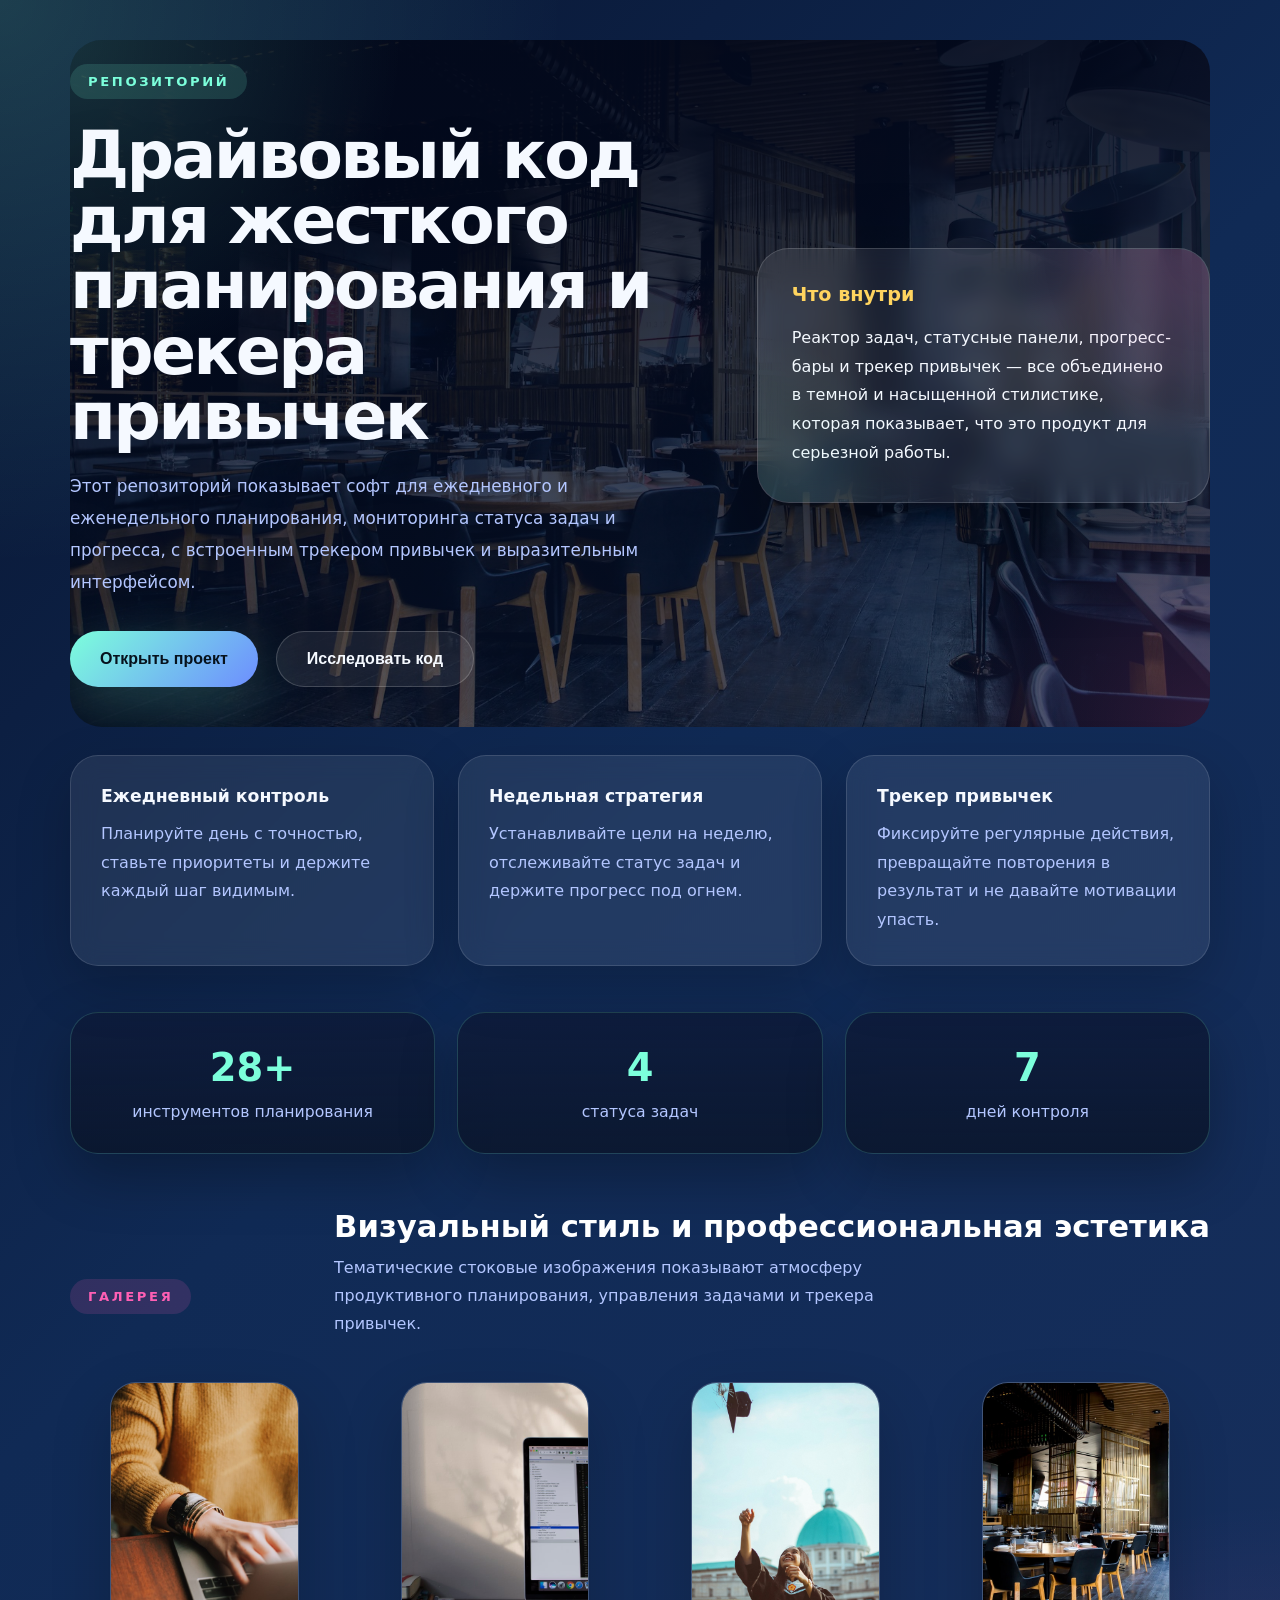
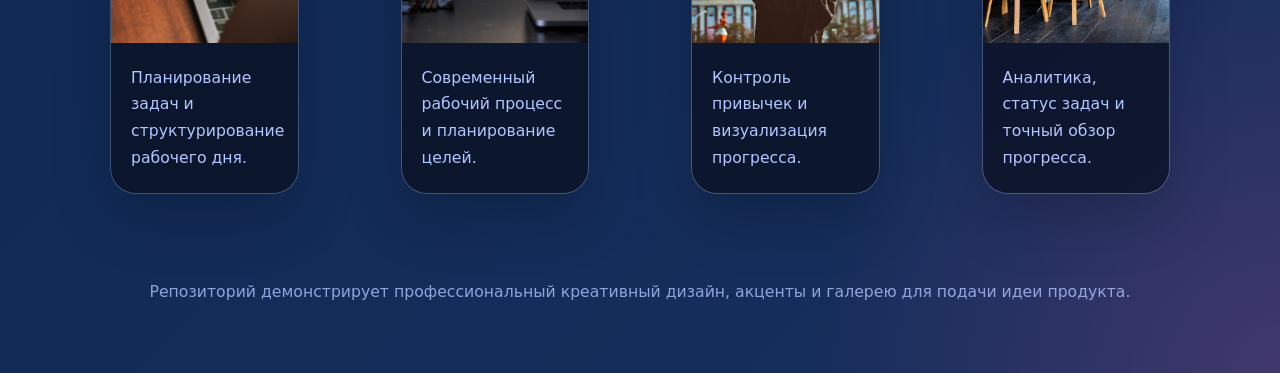
==== index.html @ 98cce84f "simple landing" ====
<!doctype html>
<html lang="ru">
  <head>
    <meta charset="UTF-8" />
    <meta name="viewport" content="width=device-width, initial-scale=1.0" />
    <title>Планировщик задач и трекер привычек</title>
    <link rel="stylesheet" href="styles.css" />
  </head>
  <body>
    <div class="page">
      <header>
        <div>
          <div class="eyebrow">Репозиторий</div>
          <h1 class="hero-title">
            Драйвовый код для жесткого планирования и трекера привычек
          </h1>
          <p class="hero-text">
            Этот репозиторий показывает софт для ежедневного и еженедельного
            планирования, мониторинга статуса задач и прогресса, с встроенным
            трекером привычек и выразительным интерфейсом.
          </p>
          <div class="hero-actions">
            <button class="button-primary">Открыть проект</button>
            <button
              class="button-secondary"
              onclick="
                window.open('https://github.com/fbitcpc/test-pages', '_blank')
              "
            >
              Исследовать код
            </button>
          </div>
        </div>

        <div class="hero-card">
          <h2>Что внутри</h2>
          <p>
            Реактор задач, статусные панели, прогресс-бары и трекер привычек —
            все объединено в темной и насыщенной стилистике, которая показывает,
            что это продукт для серьезной работы.
          </p>
        </div>
      </header>

      <section class="features">
        <div class="feature-card">
          <h3>Ежедневный контроль</h3>
          <p>
            Планируйте день с точностью, ставьте приоритеты и держите каждый шаг
            видимым.
          </p>
        </div>

        <div class="feature-card">
          <h3>Недельная стратегия</h3>
          <p>
            Устанавливайте цели на неделю, отслеживайте статус задач и держите
            прогресс под огнем.
          </p>
        </div>

        <div class="feature-card">
          <h3>Трекер привычек</h3>
          <p>
            Фиксируйте регулярные действия, превращайте повторения в результат и
            не давайте мотивации упасть.
          </p>
        </div>
      </section>

      <section class="metrics">
        <div class="metric">
          <strong>28+</strong>
          <span>инструментов планирования</span>
        </div>
        <div class="metric">
          <strong>4</strong>
          <span>статуса задач</span>
        </div>
        <div class="metric">
          <strong>7</strong>
          <span>дней контроля</span>
        </div>
      </section>

      <section class="gallery">
        <div class="gallery-header">
          <div class="eyebrow accent">Галерея</div>
          <div>
            <h2>Визуальный стиль и профессиональная эстетика</h2>
            <p>
              Тематические стоковые изображения показывают атмосферу
              продуктивного планирования, управления задачами и трекера
              привычек.
            </p>
          </div>
        </div>

        <div class="gallery-grid">
          <figure class="gallery-item">
            <img
              src="images/plan-desk.jpg"
              alt="Рабочее место с планированием"
            />
            <figcaption>
              Планирование задач и структурирование рабочего дня.
            </figcaption>
          </figure>
          <figure class="gallery-item">
            <img
              src="images/desk-overview.jpg"
              alt="Рабочий стол с ноутбуком и заметками"
            />
            <figcaption>
              Современный рабочий процесс и планирование целей.
            </figcaption>
          </figure>
          <figure class="gallery-item">
            <img
              src="images/calendar-notes.jpg"
              alt="Календарь и заметки по привычкам"
            />
            <figcaption>Контроль привычек и визуализация прогресса.</figcaption>
          </figure>
          <figure class="gallery-item">
            <img
              src="images/productivity-chart.jpg"
              alt="Данные о продуктивности и аналитика"
            />
            <figcaption>
              Аналитика, статус задач и точный обзор прогресса.
            </figcaption>
          </figure>
        </div>
      </section>

      <footer>
        Репозиторий демонстрирует профессиональный креативный дизайн, акценты и
        галерею для подачи идеи продукта.
      </footer>
    </div>
  </body>
</html>
---- styles.css ----
:root {
  --bg-dark: #051025;
  --bg-gradient: linear-gradient(135deg, #08142f 0%, #102a55 45%, #172f5d 100%);
  --surface: rgba(16, 42, 85, 0.92);
  --surface-soft: rgba(12, 25, 50, 0.7);
  --text: #f5f9ff;
  --muted: #b3c6ff;
  --accent: #7cffdb;
  --accent-strong: #ff5fb4;
  --accent-warning: #ffd45f;
  --border: rgba(255, 255, 255, 0.14);
  --shadow: 0 35px 90px rgba(0, 0, 0, 0.35);
}

* {
  box-sizing: border-box;
}

body {
  margin: 0;
  min-height: 100vh;
  font-family:
    Inter,
    system-ui,
    -apple-system,
    BlinkMacSystemFont,
    "Segoe UI",
    sans-serif;
  background:
    radial-gradient(
      circle at top left,
      rgba(124, 255, 219, 0.18),
      transparent 24%
    ),
    radial-gradient(
      circle at bottom right,
      rgba(255, 95, 180, 0.18),
      transparent 20%
    ),
    var(--bg-gradient);
  color: var(--text);
}

.page {
  width: min(1140px, calc(100% - 32px));
  margin: 0 auto;
  padding: 40px 0 72px;
}

header {
  position: relative;
  display: grid;
  grid-template-columns: 1.3fr 0.9fr;
  gap: 32px;
  align-items: center;
  padding: 24px 0 40px;
  border-radius: 32px;
  overflow: hidden;
  background:
    linear-gradient(180deg, rgba(3, 10, 30, 0.92), rgba(6, 18, 45, 0.7)),
    url("images/header-bg.jpg") center/cover no-repeat;
  animation: bgShift 30s ease-in-out infinite alternate;
}

header::before {
  content: "";
  position: absolute;
  inset: 0;
  background:
    radial-gradient(
      circle at top left,
      rgba(124, 255, 219, 0.16),
      transparent 25%
    ),
    radial-gradient(
      circle at bottom right,
      rgba(255, 95, 180, 0.16),
      transparent 20%
    );
  pointer-events: none;
}

header > div {
  position: relative;
  z-index: 1;
}

.eyebrow {
  display: inline-flex;
  align-items: center;
  gap: 10px;
  padding: 10px 18px;
  border-radius: 999px;
  background: rgba(124, 255, 219, 0.14);
  color: var(--accent);
  text-transform: uppercase;
  letter-spacing: 0.2em;
  font-size: 0.82rem;
  font-weight: 700;
  margin-bottom: 24px;
}

.hero-title {
  font-size: clamp(3rem, 5.2vw, 5.2rem);
  line-height: 0.98;
  margin: 0 0 22px;
  letter-spacing: -0.04em;
  text-shadow: 0 24px 50px rgba(0, 0, 0, 0.22);
}

.hero-text {
  max-width: 640px;
  font-size: 1.05rem;
  line-height: 1.9;
  color: var(--muted);
  margin: 0 0 32px;
}

.hero-actions {
  display: flex;
  flex-wrap: wrap;
  gap: 18px;
}

.button-primary,
.button-secondary {
  border: none;
  border-radius: 999px;
  padding: 18px 30px;
  font-size: 1rem;
  font-weight: 700;
  cursor: pointer;
  transition:
    transform 0.18s ease,
    box-shadow 0.18s ease,
    filter 0.18s ease;
}

.button-primary {
  background: linear-gradient(135deg, var(--accent), #6d8dff);
  color: #06121d;
  box-shadow: 0 20px 60px rgba(124, 255, 219, 0.22);
  animation: pulseGlow 4s ease-in-out infinite alternate;
}

.button-secondary {
  background: rgba(255, 255, 255, 0.08);
  color: var(--text);
  border: 1px solid rgba(255, 255, 255, 0.18);
}

.button-primary:hover,
.button-secondary:hover {
  transform: translateY(-2px);
  filter: brightness(1.05);
}

.hero-card {
  position: relative;
  overflow: hidden;
  background: rgba(255, 255, 255, 0.08);
  border: 1px solid rgba(255, 255, 255, 0.16);
  border-radius: 32px;
  padding: 34px;
  box-shadow: var(--shadow);
  backdrop-filter: blur(14px);
  transition:
    transform 0.3s ease,
    box-shadow 0.3s ease,
    border-color 0.3s ease;
}

.hero-card::before {
  content: "";
  position: absolute;
  inset: 0;
  background:
    radial-gradient(
      circle at top right,
      rgba(255, 95, 180, 0.16),
      transparent 38%
    ),
    radial-gradient(
      circle at bottom left,
      rgba(124, 255, 219, 0.12),
      transparent 32%
    );
  pointer-events: none;
}

.hero-card h2,
.feature-card h3,
.metric strong {
  position: relative;
  z-index: 1;
}

.hero-card h2 {
  margin: 0 0 18px;
  font-size: 1.2rem;
  color: var(--accent-warning);
}

.hero-card p {
  margin: 0;
  color: var(--text);
  line-height: 1.8;
}

.features {
  display: grid;
  grid-template-columns: repeat(3, minmax(0, 1fr));
  gap: 24px;
  margin-top: 28px;
}

.feature-card {
  background: rgba(255, 255, 255, 0.08);
  border: 1px solid rgba(255, 255, 255, 0.12);
  border-radius: 28px;
  padding: 30px;
  box-shadow: 0 20px 55px rgba(0, 0, 0, 0.2);
  backdrop-filter: blur(12px);
  transition:
    transform 0.3s ease,
    box-shadow 0.3s ease,
    border-color 0.3s ease;
}

.feature-card:hover {
  transform: translateY(-8px);
  border-color: rgba(124, 255, 219, 0.24);
}

.feature-card h3 {
  margin: 0 0 14px;
  font-size: 1.08rem;
  color: #f5f9ff;
}

.feature-card p {
  margin: 0;
  color: var(--muted);
  line-height: 1.8;
}

.metrics {
  margin-top: 46px;
  display: grid;
  grid-template-columns: repeat(3, minmax(0, 1fr));
  gap: 22px;
}

.metric {
  background: linear-gradient(
    180deg,
    rgba(14, 28, 60, 0.95),
    rgba(10, 20, 40, 0.8)
  );
  border: 1px solid rgba(124, 255, 219, 0.18);
  border-radius: 28px;
  padding: 32px;
  text-align: center;
  box-shadow: 0 22px 56px rgba(0, 0, 0, 0.28);
  transition:
    transform 0.3s ease,
    box-shadow 0.3s ease,
    border-color 0.3s ease;
}

.metric:hover {
  transform: translateY(-8px);
  border-color: rgba(124, 255, 219, 0.24);
}

.metric strong {
  display: block;
  font-size: 2.4rem;
  margin-bottom: 12px;
  color: var(--accent);
}

.metric span {
  color: var(--muted);
  font-size: 0.98rem;
}

.gallery {
  margin-top: 56px;
}

.gallery-header {
  display: flex;
  align-items: flex-end;
  justify-content: space-between;
  gap: 24px;
  margin-bottom: 28px;
}

.gallery-header div h2 {
  margin: 0;
  font-size: clamp(1.7rem, 2.4vw, 2.4rem);
  color: #fff;
  line-height: 1.1;
}

.gallery-header div p {
  margin: 10px 0 0;
  color: var(--muted);
  max-width: 620px;
  line-height: 1.75;
}

.eyebrow.accent {
  background: rgba(255, 95, 180, 0.14);
  color: var(--accent-strong);
}

.gallery-grid {
  display: grid;
  grid-template-columns: repeat(4, minmax(0, 1fr));
  gap: 22px;
}

.gallery-item {
  background: rgba(255, 255, 255, 0.08);
  border: 1px solid rgba(255, 255, 255, 0.12);
  border-radius: 26px;
  overflow: hidden;
  box-shadow: 0 24px 60px rgba(0, 0, 0, 0.2);
  transform: translateY(0);
  transition:
    transform 0.34s ease,
    box-shadow 0.34s ease;
}

.gallery-item:hover {
  transform: translateY(-10px);
  box-shadow: 0 32px 80px rgba(0, 0, 0, 0.28);
}

.gallery-item img {
  display: block;
  width: 100%;
  height: 260px;
  object-fit: cover;
}

.gallery-item figcaption {
  margin: 0;
  padding: 22px 20px;
  font-size: 0.98rem;
  color: var(--muted);
  line-height: 1.7;
  background: rgba(7, 14, 34, 0.82);
}

footer {
  margin-top: 72px;
  text-align: center;
  color: rgba(179, 198, 255, 0.78);
  font-size: 0.98rem;
}

@keyframes pulseGlow {
  0% {
    box-shadow: 0 20px 60px rgba(124, 255, 219, 0.22);
  }
  100% {
    box-shadow: 0 24px 80px rgba(255, 95, 180, 0.28);
  }
}

@keyframes bgShift {
  0% {
    background-position: center 40%;
  }
  100% {
    background-position: center 60%;
  }
}

@media (max-width: 960px) {
  header {
    grid-template-columns: 1fr;
  }

  .features,
  .metrics,
  .gallery-grid {
    grid-template-columns: 1fr;
  }
}

@media (max-width: 640px) {
  .page {
    padding: 24px 0 48px;
  }

  .hero-title {
    font-size: clamp(2.4rem, 9vw, 3.4rem);
  }
}
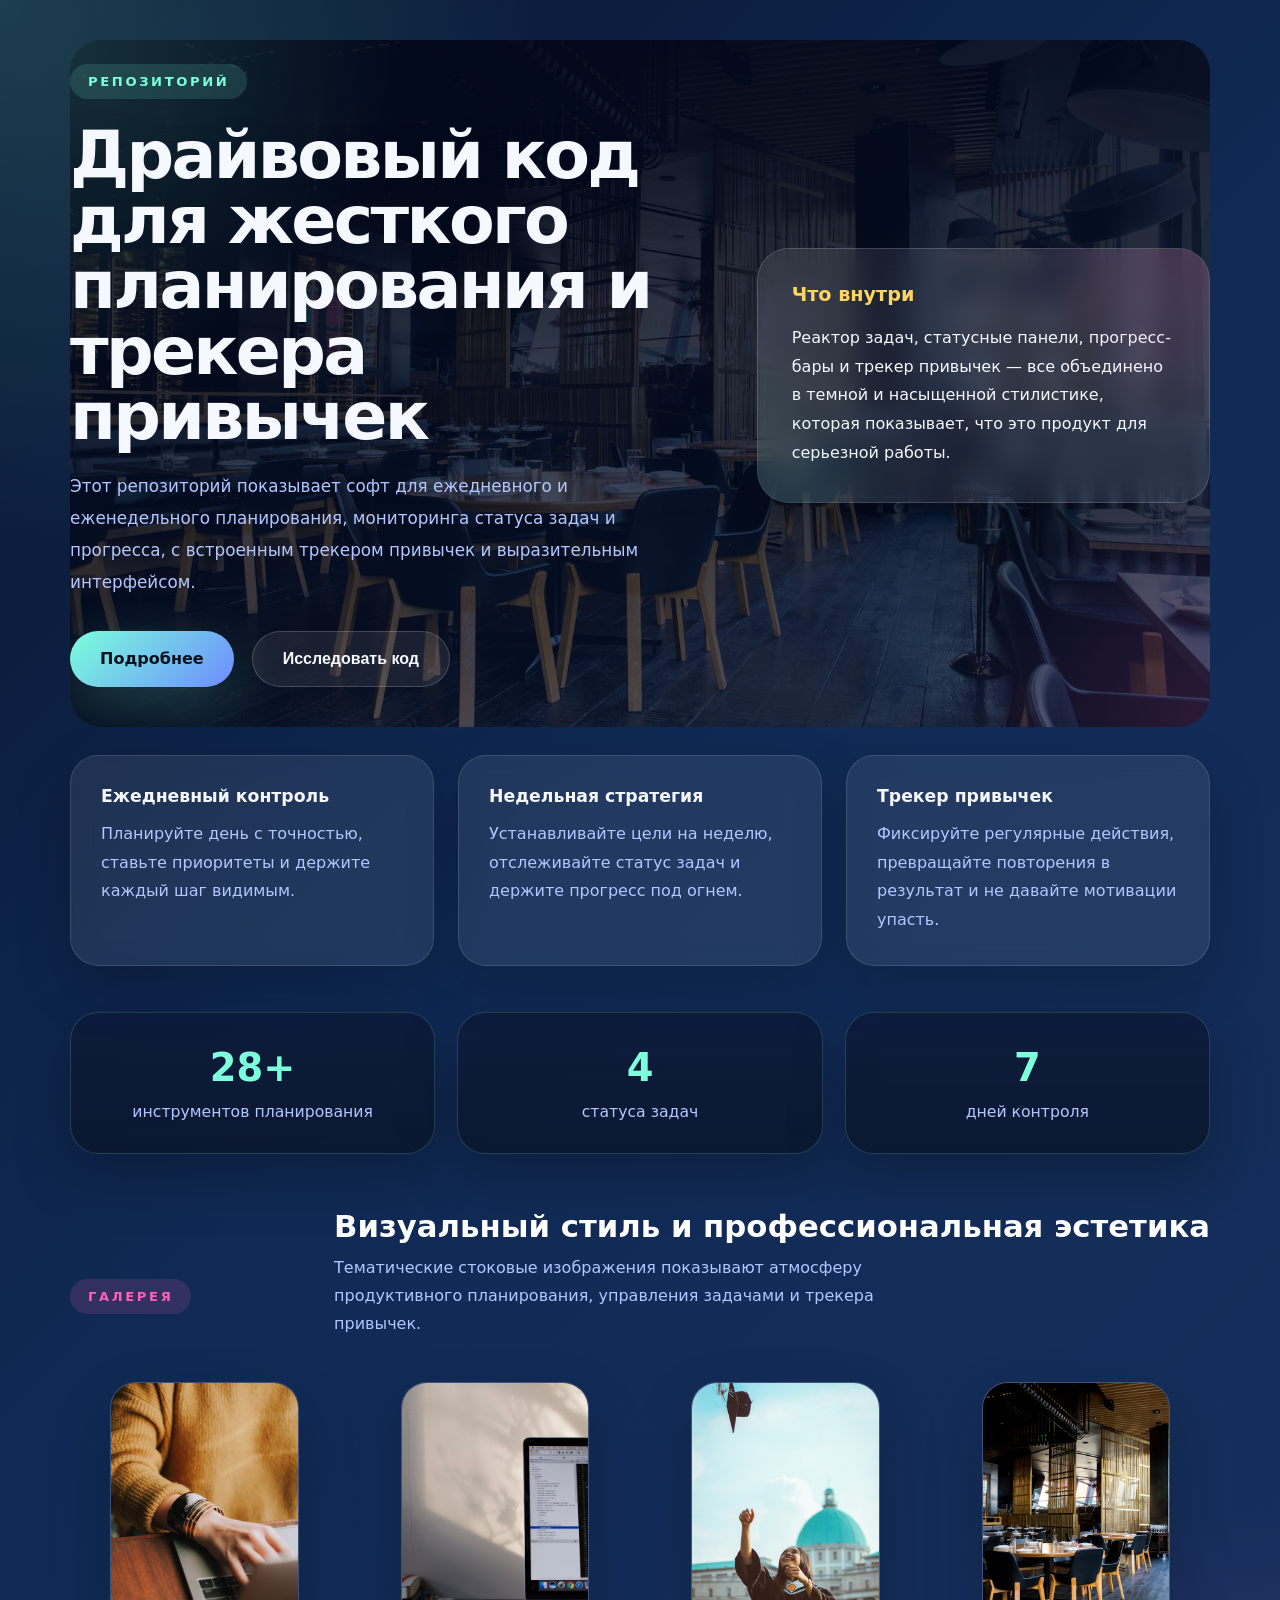
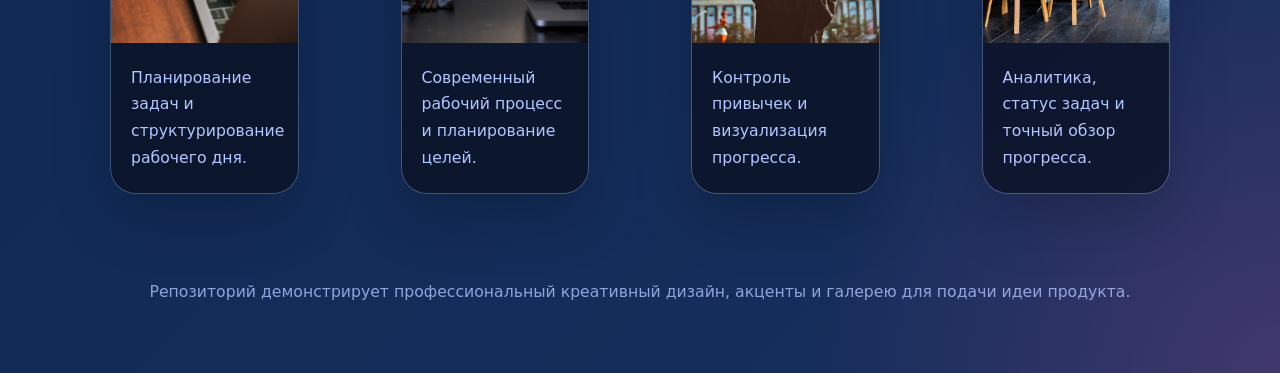
==== commit 5013ed26: "add details page" ====
--- a/index.html
+++ b/index.html
@@ -20,7 +20,9 @@
             трекером привычек и выразительным интерфейсом.
           </p>
           <div class="hero-actions">
-            <button class="button-primary">Открыть проект</button>
+            <a class="button-primary button-link" href="details.html"
+              >Подробнее</a
+            >
             <button
               class="button-secondary"
               onclick="
--- a/styles.css
+++ b/styles.css
@@ -149,8 +149,16 @@
   border: 1px solid rgba(255, 255, 255, 0.18);
 }
 
+.button-link {
+  display: inline-flex;
+  align-items: center;
+  justify-content: center;
+  text-decoration: none;
+}
+
 .button-primary:hover,
-.button-secondary:hover {
+.button-secondary:hover,
+.button-link:hover {
   transform: translateY(-2px);
   filter: brightness(1.05);
 }
@@ -289,6 +297,134 @@
   margin-top: 56px;
 }
 
+.screenshots {
+  margin-top: 56px;
+}
+
+.screenshots-grid {
+  display: grid;
+  grid-template-columns: repeat(5, minmax(0, 1fr));
+  gap: 20px;
+}
+
+.screenshot {
+  min-height: 210px;
+  border-radius: 28px;
+  overflow: hidden;
+  position: relative;
+  box-shadow: 0 24px 60px rgba(0, 0, 0, 0.18);
+  transition:
+    transform 0.28s ease,
+    box-shadow 0.28s ease;
+}
+
+.screenshot:hover {
+  transform: translateY(-8px);
+  box-shadow: 0 32px 80px rgba(0, 0, 0, 0.26);
+}
+
+.screenshot::before {
+  content: attr(data-label);
+  position: absolute;
+  left: 0;
+  right: 0;
+  bottom: 0;
+  padding: 18px 20px;
+  font-size: 0.95rem;
+  color: #fff;
+  background: rgba(3, 10, 30, 0.72);
+}
+
+.screenshot.placeholder {
+  display: flex;
+  align-items: flex-end;
+  justify-content: flex-start;
+  background-size: 180%;
+  background-position: center;
+}
+
+.screenshot.blue {
+  background: linear-gradient(135deg, #3b6cf5, #1f2b8a);
+}
+.screenshot.purple {
+  background: linear-gradient(135deg, #a55bff, #3d2f86);
+}
+.screenshot.green {
+  background: linear-gradient(135deg, #00d2ff, #006d90);
+}
+.screenshot.pink {
+  background: linear-gradient(135deg, #ff6cc9, #8d2f74);
+}
+.screenshot.orange {
+  background: linear-gradient(135deg, #ffc56d, #d24f1b);
+}
+
+.feature-list {
+  margin-top: 56px;
+}
+
+.feature-list .gallery-header {
+  margin-bottom: 24px;
+}
+
+.creative-list {
+  list-style: none;
+  padding: 0;
+  margin: 0;
+  display: grid;
+  gap: 18px;
+}
+
+.creative-list li {
+  position: relative;
+  padding: 24px 24px 24px 84px;
+  border-radius: 28px;
+  background: rgba(255, 255, 255, 0.06);
+  border: 1px solid rgba(255, 255, 255, 0.12);
+  box-shadow: inset 0 0 0 1px rgba(124, 255, 219, 0.03);
+}
+
+.creative-list li::before {
+  content: "";
+  position: absolute;
+  left: 26px;
+  top: 50%;
+  transform: translateY(-50%);
+  width: 34px;
+  height: 34px;
+  border-radius: 50%;
+  background: linear-gradient(135deg, #7cffdb, #ff5fb4);
+  box-shadow: 0 12px 28px rgba(124, 255, 219, 0.2);
+}
+
+.creative-list li:nth-child(1)::before {
+  transform: translateY(-50%) rotate(0deg);
+}
+.creative-list li:nth-child(2)::before {
+  transform: translateY(-50%) rotate(20deg);
+}
+.creative-list li:nth-child(3)::before {
+  transform: translateY(-50%) rotate(-18deg);
+}
+.creative-list li:nth-child(4)::before {
+  transform: translateY(-50%) rotate(8deg);
+}
+.creative-list li:nth-child(5)::before {
+  transform: translateY(-50%) rotate(-12deg);
+}
+
+.creative-list li h3 {
+  margin: 0 0 8px;
+  font-size: 1.05rem;
+  color: #f5f9ff;
+}
+
+.creative-list li p {
+  margin: 0;
+  color: var(--muted);
+  line-height: 1.7;
+}
+
 .gallery-header {
   display: flex;
   align-items: flex-end;
